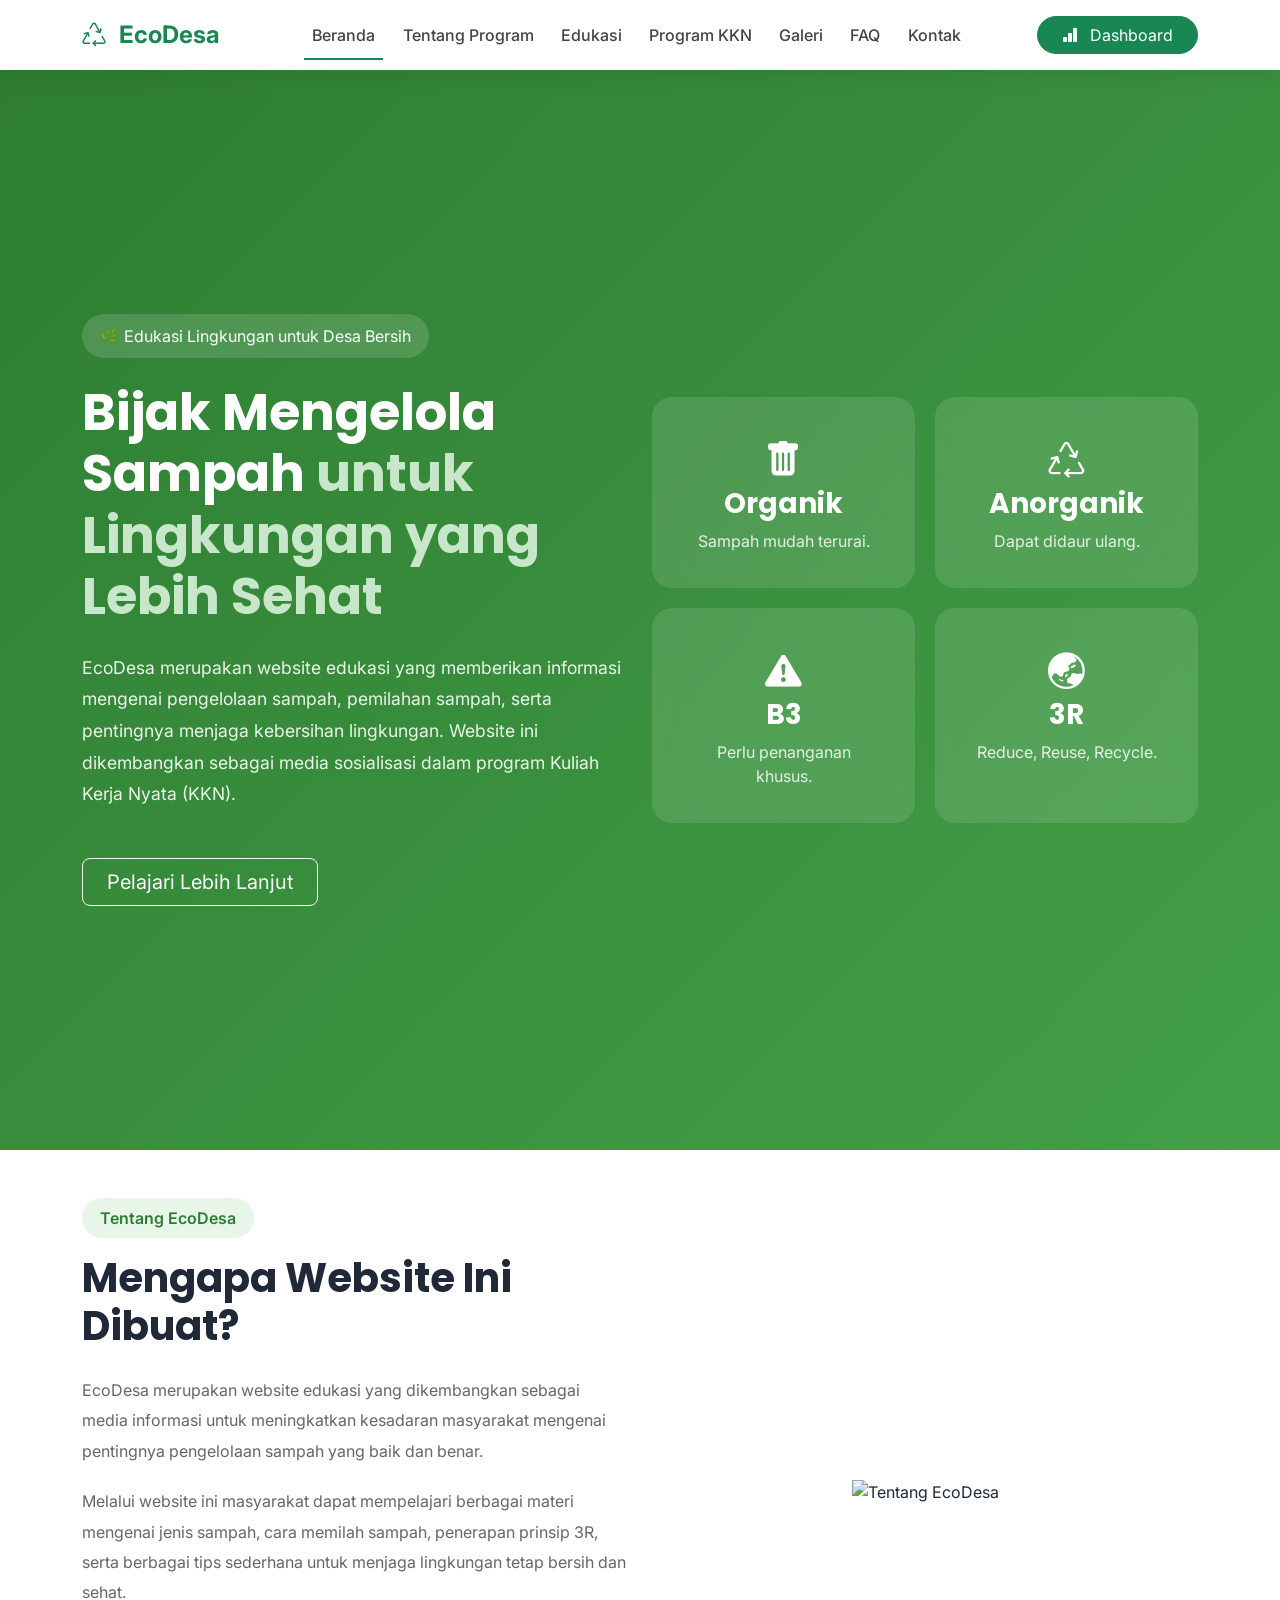
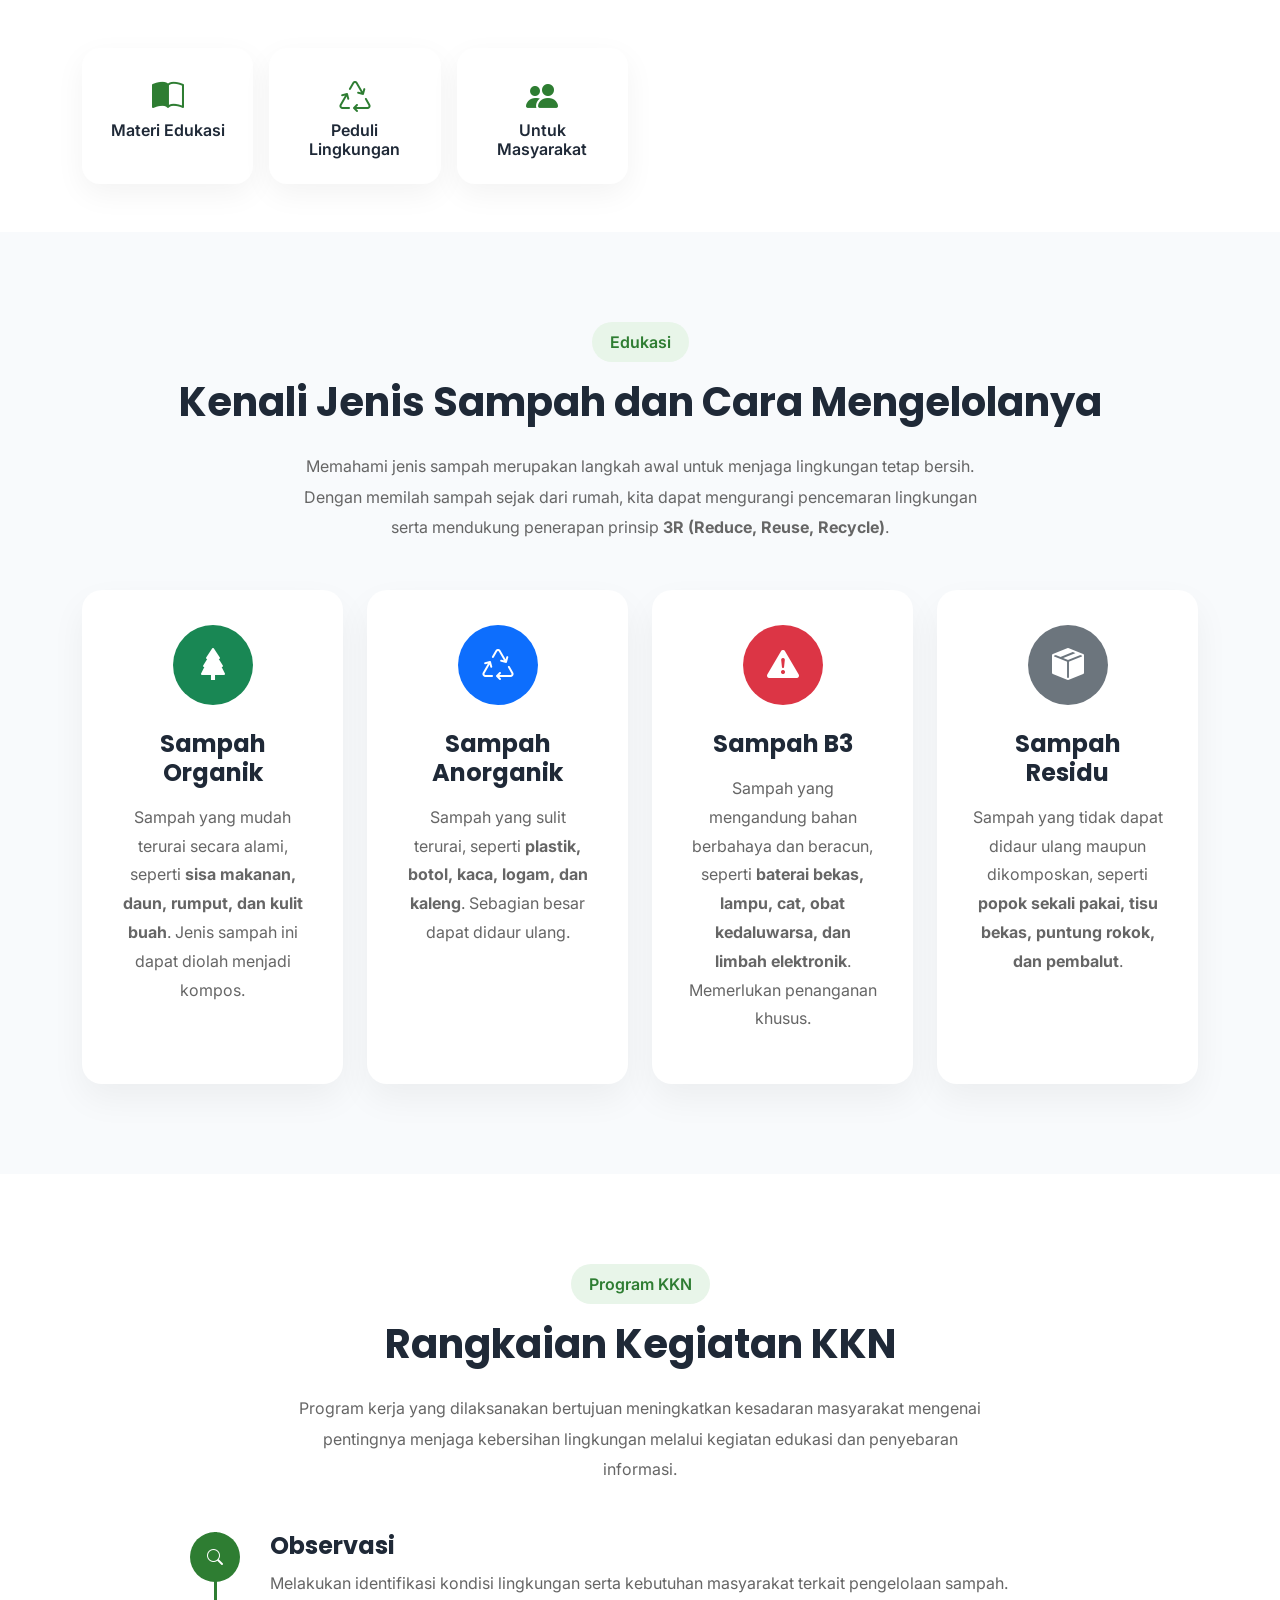
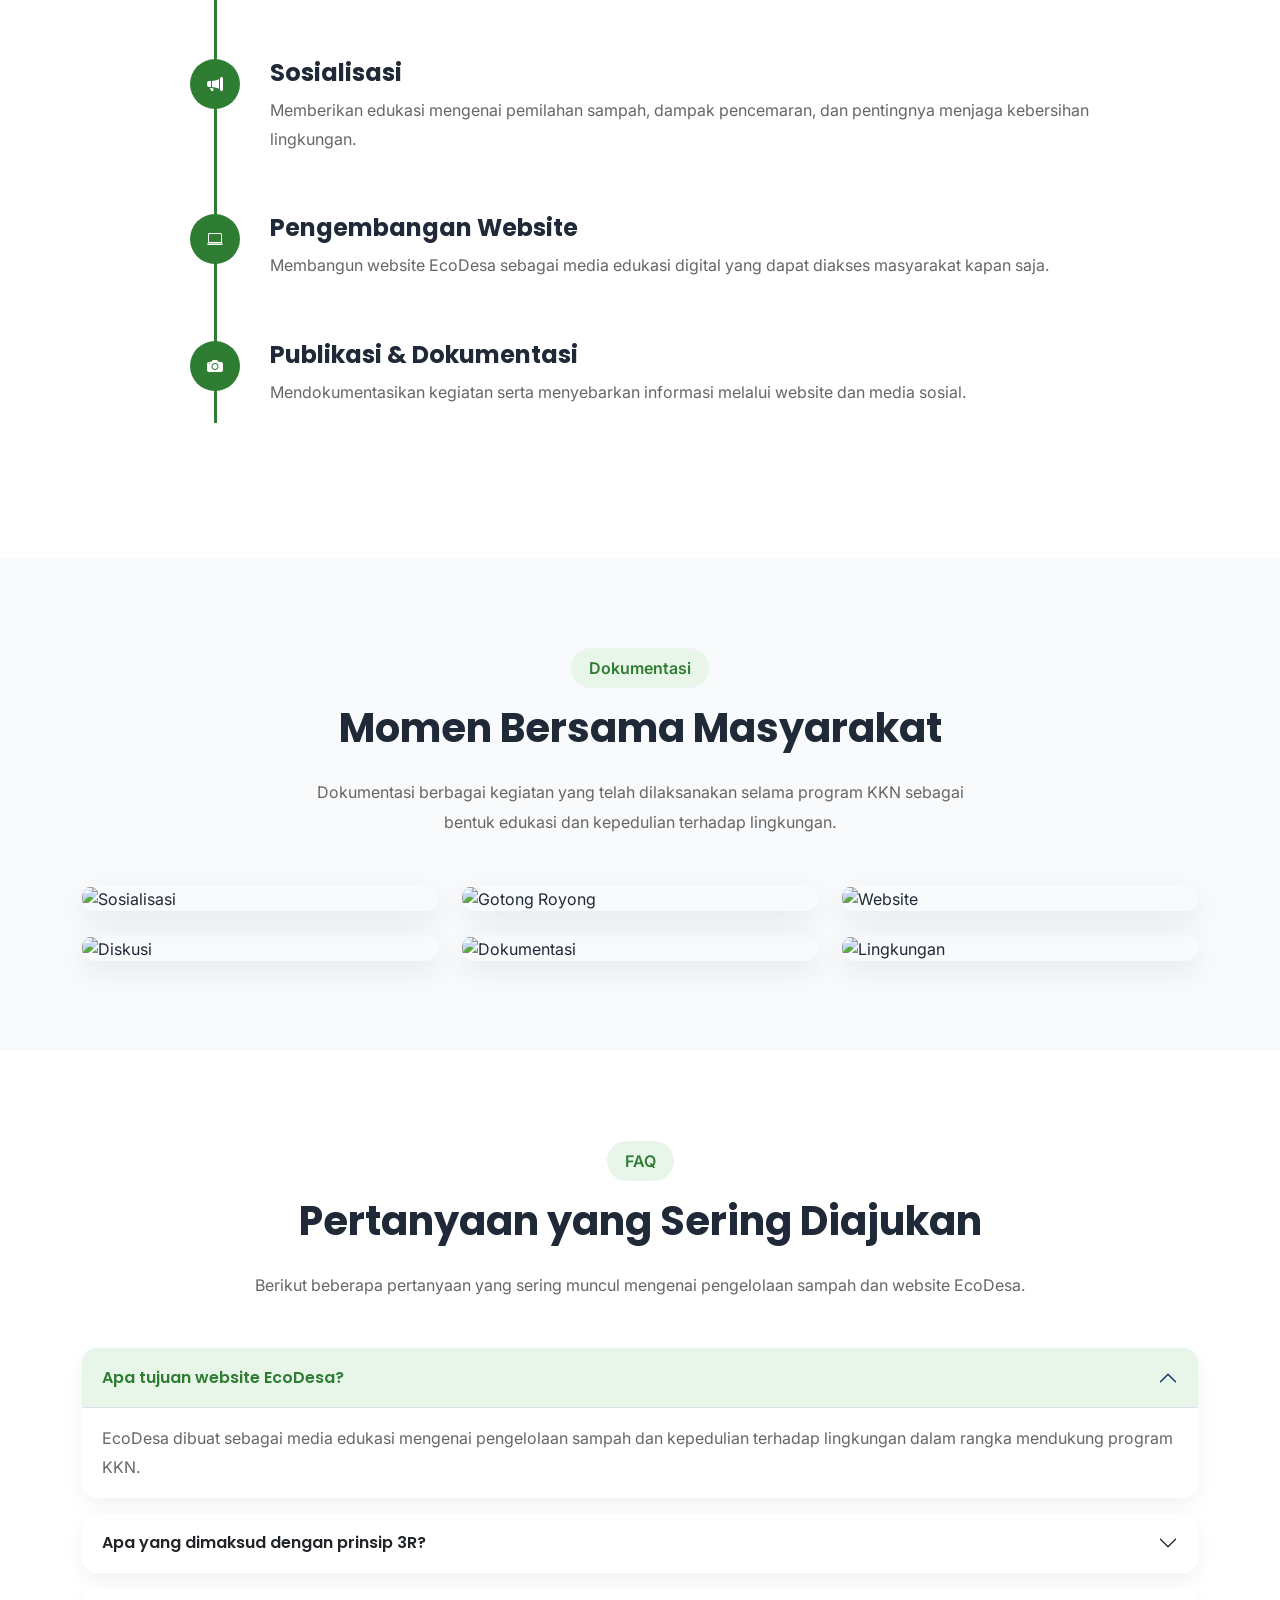
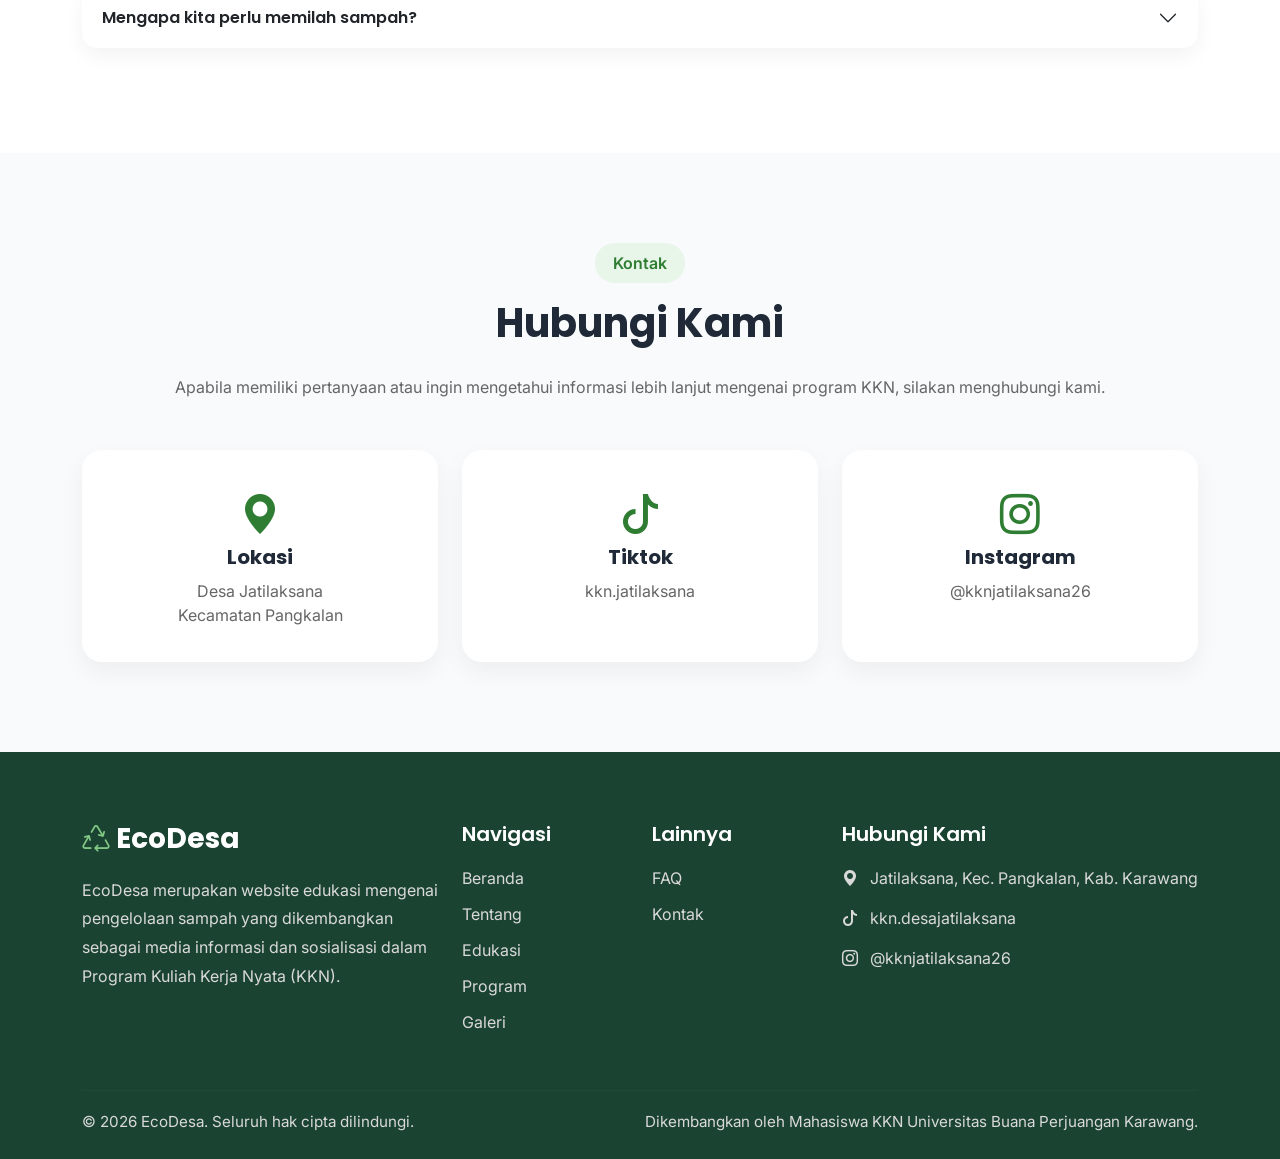
==== index.html @ 0bfd5750 "Navbar Fixes" ====
<!DOCTYPE html>
<html lang="id">

<head>

    <meta charset="UTF-8">
    <meta name="viewport" content="width=device-width, initial-scale=1.0">

    <title>EcoDesa | Website Edukasi Pengelolaan Sampah</title>

    <!-- Bootstrap -->
    <link href="https://cdn.jsdelivr.net/npm/bootstrap@5.3.8/dist/css/bootstrap.min.css" rel="stylesheet">

    <!-- Bootstrap Icons -->
    <link rel="stylesheet"
        href="https://cdn.jsdelivr.net/npm/bootstrap-icons@1.13.1/font/bootstrap-icons.min.css">

    <!-- Google Font -->
    <link rel="preconnect" href="https://fonts.googleapis.com">

    <link rel="preconnect" href="https://fonts.gstatic.com" crossorigin>

    <link href="https://fonts.googleapis.com/css2?family=Inter:wght@300;400;500;600;700&family=Poppins:wght@500;600;700&display=swap"
        rel="stylesheet">

    <!-- CSS -->
    <link rel="stylesheet" href="assets/css/style.css">

</head>

<body>

    <!-- Navbar -->

    <!-- Hero -->

    <!-- Section Tentang -->

    <!-- Bootstrap JS -->
    <script src="https://cdn.jsdelivr.net/npm/bootstrap@5.3.8/dist/js/bootstrap.bundle.min.js"></script>

    <!-- JS -->
    <script src="assets/js/script.js"></script>

</body>

</html>

<!-- Navbar -->
<nav class="navbar navbar-expand-lg navbar-light sticky-top" id="navbar">

    <div class="container">

        <!-- Logo -->
        <a class="navbar-brand" href="index.html">
            <i class="bi bi-recycle"></i>
            <span>EcoDesa</span>
        </a>

        <!-- Mobile Toggle -->
        <button
            class="navbar-toggler border-0 shadow-none"
            type="button"
            data-bs-toggle="collapse"
            data-bs-target="#navbarMenu">

            <i class="bi bi-list"></i>

        </button>

        <!-- Menu -->
        <div class="collapse navbar-collapse" id="navbarMenu">

            <ul class="navbar-nav mx-auto">

                <li class="nav-item">
                    <a class="nav-link active" href="#">Beranda</a>
                </li>

                <li class="nav-item">
                    <a class="nav-link" href="#tentang">Tentang Program</a>
                </li>

                <li class="nav-item">
                    <a class="nav-link" href="#edukasi">Edukasi</a>
                </li>

                <li class="nav-item">
                    <a class="nav-link" href="#program">Program KKN</a>
                </li>

                <li class="nav-item">
                    <a class="nav-link" href="#galeri">Galeri</a>
                </li>

                <li class="nav-item">
                    <a class="nav-link" href="#faq">FAQ</a>
                </li>

                <li class="nav-item">
                    <a class="nav-link" href="#kontak">Kontak</a>
                </li>

            </ul>

            <a href="dashboard.html" class="btn btn-success px-4 rounded-pill">
                <i class="bi bi-bar-chart-fill me-2"></i>
                Dashboard
            </a>

        </div>

    </div>

</nav>

<!-- Hero -->
<section id="hero" class="hero">

    <div class="container">

        <div class="row align-items-center min-vh-100">

            <div class="col-lg-6">

                <span class="hero-badge">
                    🌿 Edukasi Lingkungan untuk Desa Bersih
                </span>

                <h1 class="hero-title mt-4">
                    Bijak Mengelola Sampah

                    <span>untuk Lingkungan yang Lebih Sehat</span>
                </h1>

                <p class="hero-description mt-4">

                    EcoDesa merupakan website edukasi yang memberikan informasi mengenai
                    pengelolaan sampah, pemilahan sampah, serta pentingnya menjaga
                    kebersihan lingkungan. Website ini dikembangkan sebagai media
                    sosialisasi dalam program Kuliah Kerja Nyata (KKN).

                </p>

                <div class="mt-5 d-flex flex-wrap gap-3 justify-content-center justify-content-lg-start">

                    <a href="#tentang" class="btn btn-outline-light btn-lg px-4">
                        Pelajari Lebih Lanjut
                    </a>

                </div>

            </div>

            <div class="col-lg-6">

                <div class="hero-card">

                    <div class="stat-card">

                        <i class="bi bi-trash-fill"></i>

                        <h3>Organik</h3>

                        <p>Sampah mudah terurai.</p>

                    </div>

                    <div class="stat-card">

                        <i class="bi bi-recycle"></i>

                        <h3>Anorganik</h3>

                        <p>Dapat didaur ulang.</p>

                    </div>

                    <div class="stat-card">

                        <i class="bi bi-exclamation-triangle-fill"></i>

                        <h3>B3</h3>

                        <p>Perlu penanganan khusus.</p>

                    </div>

                    <div class="stat-card">

                        <i class="bi bi-globe-asia-australia"></i>

                        <h3>3R</h3>

                        <p>Reduce, Reuse, Recycle.</p>

                    </div>

                </div>

            </div>

        </div>

    </div>

</section>

    <!-- ================= Tentang ================= -->
    <section id="tentang" class="about py-5">

        <div class="container">

            <div class="row align-items-center gy-5">

                <!-- Kiri -->
                <div class="col-lg-6">

                    <span class="section-tag">
                        Tentang EcoDesa
                    </span>

                    <h2 class="section-title mt-3">

                        Mengapa Website Ini Dibuat?

                    </h2>

                    <p class="section-description">

                        EcoDesa merupakan website edukasi yang dikembangkan
                        sebagai media informasi untuk meningkatkan kesadaran
                        masyarakat mengenai pentingnya pengelolaan sampah yang
                        baik dan benar.

                    </p>

                    <p class="section-description">

                        Melalui website ini masyarakat dapat mempelajari
                        berbagai materi mengenai jenis sampah, cara memilah
                        sampah, penerapan prinsip 3R, serta berbagai tips
                        sederhana untuk menjaga lingkungan tetap bersih dan
                        sehat.

                    </p>

                    <div class="row mt-4 g-3">

                        <div class="col-md-4">

                            <div class="feature-box">

                                <i class="bi bi-book-half"></i>

                                <h6>Materi Edukasi</h6>

                            </div>

                        </div>

                        <div class="col-md-4">

                            <div class="feature-box">

                                <i class="bi bi-recycle"></i>

                                <h6>Peduli Lingkungan</h6>

                            </div>

                        </div>

                        <div class="col-md-4">

                            <div class="feature-box">

                                <i class="bi bi-people-fill"></i>

                                <h6>Untuk Masyarakat</h6>

                            </div>

                        </div>

                    </div>

                </div>

                <!-- Kanan -->

                <div class="col-lg-6 text-center">

                    <img src="assets/img/about.png"
                        class="img-fluid about-image"
                        alt="Tentang EcoDesa">

                </div>

            </div>

        </div>

    </section>

<!-- ================= EDUKASI ================= -->

<section id="edukasi" class="education">

    <div class="container">

        <div class="text-center mb-5">

            <span class="section-tag">
                Edukasi
            </span>

            <h2 class="section-title mt-3">
                Kenali Jenis Sampah dan Cara Mengelolanya
            </h2>

            <p class="section-description mx-auto">
                Memahami jenis sampah merupakan langkah awal untuk menjaga
                lingkungan tetap bersih. Dengan memilah sampah sejak dari rumah,
                kita dapat mengurangi pencemaran lingkungan serta mendukung
                penerapan prinsip <strong>3R (Reduce, Reuse, Recycle)</strong>.
            </p>

        </div>

        <div class="row g-4">

            <!-- Organik -->
            <div class="col-lg-3 col-md-6">

                <div class="education-card h-100">

                    <div class="education-icon bg-success">
                        <i class="bi bi-tree-fill"></i>
                    </div>

                    <h4>Sampah Organik</h4>

                    <p>
                        Sampah yang mudah terurai secara alami, seperti
                        <strong>sisa makanan, daun, rumput, dan kulit buah</strong>.
                        Jenis sampah ini dapat diolah menjadi kompos.
                    </p>

                </div>

            </div>

            <!-- Anorganik -->
            <div class="col-lg-3 col-md-6">

                <div class="education-card h-100">

                    <div class="education-icon bg-primary">
                        <i class="bi bi-recycle"></i>
                    </div>

                    <h4>Sampah Anorganik</h4>

                    <p>
                        Sampah yang sulit terurai, seperti
                        <strong>plastik, botol, kaca, logam, dan kaleng</strong>.
                        Sebagian besar dapat didaur ulang.
                    </p>

                </div>

            </div>

            <!-- B3 -->
            <div class="col-lg-3 col-md-6">

                <div class="education-card h-100">

                    <div class="education-icon bg-danger">
                        <i class="bi bi-exclamation-triangle-fill"></i>
                    </div>

                    <h4>Sampah B3</h4>

                    <p>
                        Sampah yang mengandung bahan berbahaya dan beracun,
                        seperti <strong>baterai bekas, lampu, cat, obat kedaluwarsa,
                        dan limbah elektronik</strong>. Memerlukan penanganan khusus.
                    </p>

                </div>

            </div>

            <!-- Residu -->
            <div class="col-lg-3 col-md-6">

                <div class="education-card h-100">

                    <div class="education-icon bg-secondary">
                        <i class="bi bi-box-seam-fill"></i>
                    </div>

                    <h4>Sampah Residu</h4>

                    <p>
                        Sampah yang tidak dapat didaur ulang maupun dikomposkan,
                        seperti <strong>popok sekali pakai, tisu bekas,
                        puntung rokok, dan pembalut</strong>.
                    </p>

                </div>

            </div>

        </div>

    </div>

</section>

<!-- ================= PROGRAM KKN ================= -->

<section id="program" class="program">

    <div class="container">

        <div class="text-center mb-5">

            <span class="section-tag">
                Program KKN
            </span>

            <h2 class="section-title mt-3">

                Rangkaian Kegiatan KKN

            </h2>

            <p class="section-description mx-auto">

                Program kerja yang dilaksanakan bertujuan meningkatkan
                kesadaran masyarakat mengenai pentingnya menjaga kebersihan
                lingkungan melalui kegiatan edukasi dan penyebaran informasi.

            </p>

        </div>

        <div class="timeline">

            <div class="timeline-item">

                <div class="timeline-icon">

                    <i class="bi bi-search"></i>

                </div>

                <div class="timeline-content">

                    <h4>Observasi</h4>

                    <p>

                        Melakukan identifikasi kondisi lingkungan serta
                        kebutuhan masyarakat terkait pengelolaan sampah.

                    </p>

                </div>

            </div>

            <div class="timeline-item">

                <div class="timeline-icon">

                    <i class="bi bi-megaphone-fill"></i>

                </div>

                <div class="timeline-content">

                    <h4>Sosialisasi</h4>

                    <p>

                        Memberikan edukasi mengenai pemilahan sampah,
                        dampak pencemaran, dan pentingnya menjaga
                        kebersihan lingkungan.

                    </p>

                </div>

            </div>

            <div class="timeline-item">

                <div class="timeline-icon">

                    <i class="bi bi-laptop"></i>

                </div>

                <div class="timeline-content">

                    <h4>Pengembangan Website</h4>

                    <p>

                        Membangun website EcoDesa sebagai media edukasi
                        digital yang dapat diakses masyarakat kapan saja.

                    </p>

                </div>

            </div>

            <div class="timeline-item">

                <div class="timeline-icon">

                    <i class="bi bi-camera-fill"></i>

                </div>

                <div class="timeline-content">

                    <h4>Publikasi & Dokumentasi</h4>

                    <p>

                        Mendokumentasikan kegiatan serta menyebarkan
                        informasi melalui website dan media sosial.

                    </p>

                </div>

            </div>

        </div>

    </div>

</section>

<!-- ================= GALERI ================= -->

<section id="galeri" class="gallery">

    <div class="container">

        <div class="text-center mb-5">

            <span class="section-tag">

                Dokumentasi

            </span>

            <h2 class="section-title mt-3">

                Momen Bersama Masyarakat

            </h2>

            <p class="section-description mx-auto">

                Dokumentasi berbagai kegiatan yang telah dilaksanakan
                selama program KKN sebagai bentuk edukasi dan kepedulian
                terhadap lingkungan.

            </p>

        </div>

        <div class="row g-4">

            <div class="col-lg-4 col-md-6">

                <div class="gallery-card">

                    <img src="assets/img/gallery/gallery1.jpg"
                        class="img-fluid"
                        alt="Sosialisasi">

                    <div class="gallery-overlay">

                        <h5>Sosialisasi</h5>

                        <p>Edukasi Pengelolaan Sampah</p>

                    </div>

                </div>

            </div>

            <div class="col-lg-4 col-md-6">

                <div class="gallery-card">

                    <img src="assets/img/gallery/gallery2.jpg"
                        class="img-fluid"
                        alt="Gotong Royong">

                    <div class="gallery-overlay">

                        <h5>Gotong Royong</h5>

                        <p>Membersihkan Lingkungan</p>

                    </div>

                </div>

            </div>

            <div class="col-lg-4 col-md-6">

                <div class="gallery-card">

                    <img src="assets/img/gallery/gallery3.jpg"
                        class="img-fluid"
                        alt="Website">

                    <div class="gallery-overlay">

                        <h5>Website Edukasi</h5>

                        <p>EcoDesa</p>

                    </div>

                </div>

            </div>

            <div class="col-lg-4 col-md-6">

                <div class="gallery-card">

                    <img src="assets/img/gallery/gallery4.jpg"
                        class="img-fluid"
                        alt="Diskusi">

                    <div class="gallery-overlay">

                        <h5>Diskusi</h5>

                        <p>Bersama Warga</p>

                    </div>

                </div>

            </div>

            <div class="col-lg-4 col-md-6">

                <div class="gallery-card">

                    <img src="assets/img/gallery/gallery5.jpg"
                        class="img-fluid"
                        alt="Dokumentasi">

                    <div class="gallery-overlay">

                        <h5>Dokumentasi</h5>

                        <p>Kegiatan KKN</p>

                    </div>

                </div>

            </div>

            <div class="col-lg-4 col-md-6">

                <div class="gallery-card">

                    <img src="assets/img/gallery/gallery6.jpg"
                        class="img-fluid"
                        alt="Lingkungan">

                    <div class="gallery-overlay">

                        <h5>Peduli Lingkungan</h5>

                        <p>Desa Bersih</p>

                    </div>

                </div>

            </div>

        </div>

    </div>

</section>

<!-- ================= FAQ ================= -->

<section id="faq" class="faq">

    <div class="container">

        <div class="text-center mb-5">

            <span class="section-tag">
                FAQ
            </span>

            <h2 class="section-title mt-3">

                Pertanyaan yang Sering Diajukan

            </h2>

            <p class="section-description mx-auto">

                Berikut beberapa pertanyaan yang sering muncul mengenai
                pengelolaan sampah dan website EcoDesa.

            </p>

        </div>

        <div class="accordion" id="faqAccordion">

            <div class="accordion-item">

                <h2 class="accordion-header">

                    <button class="accordion-button"
                        type="button"
                        data-bs-toggle="collapse"
                        data-bs-target="#faq1">

                        Apa tujuan website EcoDesa?

                    </button>

                </h2>

                <div id="faq1"
                    class="accordion-collapse collapse show"
                    data-bs-parent="#faqAccordion">

                    <div class="accordion-body">

                        EcoDesa dibuat sebagai media edukasi mengenai
                        pengelolaan sampah dan kepedulian terhadap
                        lingkungan dalam rangka mendukung program KKN.

                    </div>

                </div>

            </div>

            <div class="accordion-item">

                <h2 class="accordion-header">

                    <button class="accordion-button collapsed"
                        type="button"
                        data-bs-toggle="collapse"
                        data-bs-target="#faq2">

                        Apa yang dimaksud dengan prinsip 3R?

                    </button>

                </h2>

                <div id="faq2"
                    class="accordion-collapse collapse"
                    data-bs-parent="#faqAccordion">

                    <div class="accordion-body">

                        Prinsip 3R terdiri dari Reduce (Mengurangi),
                        Reuse (Menggunakan Kembali), dan Recycle
                        (Mendaur Ulang).

                    </div>

                </div>

            </div>

            <div class="accordion-item">

                <h2 class="accordion-header">

                    <button class="accordion-button collapsed"
                        type="button"
                        data-bs-toggle="collapse"
                        data-bs-target="#faq3">

                        Mengapa kita perlu memilah sampah?

                    </button>

                </h2>

                <div id="faq3"
                    class="accordion-collapse collapse"
                    data-bs-parent="#faqAccordion">

                    <div class="accordion-body">

                        Pemilahan sampah membantu proses daur ulang,
                        mengurangi pencemaran lingkungan, serta
                        memudahkan pengelolaan sampah.

                    </div>

                </div>

            </div>

        </div>

    </div>

</section>

<!-- ================= KONTAK ================= -->

<section id="kontak" class="contact">

    <div class="container">

        <div class="text-center mb-5">

            <span class="section-tag">

                Kontak

            </span>

            <h2 class="section-title mt-3">

                Hubungi Kami

            </h2>

            <p class="section-description mx-auto">

                Apabila memiliki pertanyaan atau ingin mengetahui
                informasi lebih lanjut mengenai program KKN,
                silakan menghubungi kami.

            </p>

        </div>

        <div class="row g-4">

            <div class="col-lg-4">

                <div class="contact-card">

                    <i class="bi bi-geo-alt-fill"></i>

                    <h5>Lokasi</h5>

                    <p>Desa Jatilaksana<br>Kecamatan Pangkalan</p>

                </div>

            </div>

            <div class="col-lg-4">

                <div class="contact-card">

                    <i class="bi bi-tiktok"></i>

                    <h5>Tiktok</h5>

                    <p>kkn.jatilaksana</p>

                </div>

            </div>

            <div class="col-lg-4">

                <div class="contact-card">

                    <i class="bi bi-instagram"></i>

                    <h5>Instagram</h5>

                    <p>@kknjatilaksana26</p>

                </div>

            </div>

        </div>

    </div>

</section>

<!-- ================= FOOTER ================= -->

<footer class="footer">

    <div class="container">

        <div class="row gy-5">

            <!-- Logo -->

            <div class="col-lg-4">

                <h3 class="footer-logo">

                    <i class="bi bi-recycle"></i>

                    EcoDesa

                </h3>

                <p class="footer-description">

                    EcoDesa merupakan website edukasi mengenai
                    pengelolaan sampah yang dikembangkan sebagai
                    media informasi dan sosialisasi dalam Program
                    Kuliah Kerja Nyata (KKN).

                </p>

            </div>

            <!-- Navigasi -->

            <div class="col-lg-2 col-md-4">

                <h5>Navigasi</h5>

                <ul class="footer-links">

                    <li><a href="#hero">Beranda</a></li>

                    <li><a href="#tentang">Tentang</a></li>

                    <li><a href="#edukasi">Edukasi</a></li>

                    <li><a href="#program">Program</a></li>

                    <li><a href="#galeri">Galeri</a></li>

                </ul>

            </div>

            <!-- Lainnya -->

            <div class="col-lg-2 col-md-4">

                <h5>Lainnya</h5>

                <ul class="footer-links">

                    <li><a href="#faq">FAQ</a></li>

                    <li><a href="#kontak">Kontak</a></li>

                </ul>

            </div>

            <!-- Kontak -->

            <div class="col-lg-4 col-md-4">

                <h5>Hubungi Kami</h5>

                <p>

                    <i class="bi bi-geo-alt-fill me-2"></i>

                    Jatilaksana, Kec. Pangkalan, Kab. Karawang

                </p>

                <p>

                    <i class="bi bi-tiktok me-2"></i>

                    kkn.desajatilaksana

                </p>

                <p>

                    <i class="bi bi-instagram me-2"></i>

                    @kknjatilaksana26

                </p>

            </div>

        </div>

        <hr>

        <div class="footer-bottom">

            <p>

                © 2026 EcoDesa. Seluruh hak cipta dilindungi.

            </p>

            <p>

                Dikembangkan oleh Mahasiswa KKN Universitas Buana Perjuangan Karawang.

            </p>

        </div>

    </div>

</footer>

</html>
---- assets/css/style.css ----
:root{

    --primary:#2E7D32;
    --secondary:#43A047;
    --accent:#81C784;

    --dark:#1F2937;
    --light:#F8FAFC;
    --white:#FFFFFF;

}

*{
    margin:0;
    padding:0;
    box-sizing:border-box;
}

html{
    scroll-behavior:smooth;
}

body{

    font-family:'Inter',sans-serif;
    color:var(--dark);
    background:var(--light);

}

h1,h2,h3,h4,h5{

    font-family:'Poppins',sans-serif;

}

section{

    padding:90px 0;

}

/* ===============================
   Navbar
================================ */

#navbar{

    background:#ffffff;

    box-shadow:0 5px 20px rgba(0,0,0,.08);

    transition:.3s;

    padding:12px 0;

}

.navbar-brand{

    font-size:1.5rem;

    font-weight:700;

    color:#198754 !important;

}

.navbar-brand i{

    margin-right:8px;

}

.nav-link{

    color:#444 !important;

    font-weight:500;

    margin:0 .35rem;

    position:relative;

    transition:.3s;

}

.nav-link:hover{

    color:#198754 !important;

}

.nav-link::after{

    content:"";

    position:absolute;

    left:0;

    bottom:-5px;

    width:0;

    height:2px;

    background:#198754;

    transition:.3s;

}

.nav-link:hover::after,

.nav-link.active::after{

    width:100%;

}

.btn-success{

    border-radius:50px;

}

@media (max-width:991px){

    #navbar{

        padding:10px 0;

    }

    .navbar-collapse{

        margin-top:15px;

        padding:20px;

        background:#fff;

        border-radius:15px;

        box-shadow:0 10px 30px rgba(0,0,0,.1);

    }

    .navbar-nav{

        text-align:center;

    }

    .nav-item{

        margin:8px 0;

    }

    .btn-success{

        width:100%;

        margin-top:15px;

    }

}

/* ======================
        HERO
====================== */

.hero{

    background:linear-gradient(135deg,#2E7D32,#43A047);
    color:white;

}

.hero-title{

    font-size:3.2rem;
    font-weight:700;
    line-height:1.2;

}

.hero-title span{

    color:#C8E6C9;

}

.hero-description{

    font-size:1.1rem;
    line-height:1.8;
    opacity:.9;

}

.hero-badge{

    background:rgba(255,255,255,.15);

    padding:10px 18px;

    border-radius:30px;

    display:inline-block;

    backdrop-filter:blur(10px);

}

.hero-card{

    display:grid;

    grid-template-columns:repeat(2,1fr);

    gap:20px;

}

.stat-card{

    background:rgba(255,255,255,.12);

    backdrop-filter:blur(15px);

    border-radius:20px;

    padding:35px;

    text-align:center;

    transition:.3s;

}

.stat-card:hover{

    transform:translateY(-8px);

}

.stat-card i{

    font-size:2.3rem;

    margin-bottom:15px;

}

.stat-card h3{

    font-weight:700;

}

.stat-card p{

    margin:0;

    opacity:.85;

}

/* ======================
    RESPONSIVE
====================== */

@media(max-width:992px){

.hero{

    text-align:center;

}

.hero-title{

    font-size:2.4rem;

}

.hero-card{

    margin-top:50px;

}

}

@media(max-width:768px){

.hero-card{

    grid-template-columns:1fr;

}

.hero-title{

    font-size:2rem;

}

}

/* ==========================================
                ABOUT
========================================== */

.about{

    background:#fff;

}

.section-tag{

    display:inline-block;

    padding:8px 18px;

    border-radius:50px;

    background:#E8F5E9;

    color:var(--primary);

    font-weight:600;

}

.section-title{

    font-size:2.5rem;

    font-weight:700;

    margin-bottom:25px;

}

.section-description{

    color:#666;

    line-height:1.9;

    margin-bottom:20px;

}

.feature-box{

    background:#fff;

    border-radius:18px;

    padding:25px 20px;

    text-align:center;

    box-shadow:0 10px 30px rgba(0,0,0,.05);

    transition:.3s;

    height:100%;

}

.feature-box:hover{

    transform:translateY(-8px);

}

.feature-box i{

    font-size:2rem;

    color:var(--primary);

    margin-bottom:15px;

}

.feature-box h6{

    margin:0;

    font-weight:600;

}

.about-image{

    max-width:500px;

}

/* ==========================================
            EDUKASI
========================================== */

.education{

    background:#F8FAFC;

}

.education .section-description{

    max-width:700px;

}

.education-card{

    background:white;

    border-radius:20px;

    padding:35px;

    text-align:center;

    box-shadow:0 15px 35px rgba(0,0,0,.05);

    transition:.3s;

    height:100%;

}

.education-card:hover{

    transform:translateY(-10px);

}

.education-icon{

    width:80px;

    height:80px;

    margin:auto;

    border-radius:50%;

    display:flex;

    justify-content:center;

    align-items:center;

    color:white;

    font-size:2rem;

    margin-bottom:25px;

}

.education-card h4{

    margin-bottom:15px;

    font-weight:700;

}

.education-card p{

    color:#666;

    line-height:1.8;

}

/* ==========================================
                PROGRAM
========================================== */

.program{

    background:white;

}

.program .section-description{

    max-width:700px;

}

.timeline{

    max-width:900px;

    margin:auto;

    position:relative;

}

.timeline::before{

    content:"";

    position:absolute;

    left:24px;

    top:0;

    width:3px;

    height:100%;

    background:#2E7D32;

}

.timeline-item{

    display:flex;

    align-items:flex-start;

    margin-bottom:45px;

    position:relative;

}

.timeline-icon{

    width:50px;

    height:50px;

    background:#2E7D32;

    color:white;

    border-radius:50%;

    display:flex;

    justify-content:center;

    align-items:center;

    flex-shrink:0;

    z-index:2;

}

.timeline-content{

    margin-left:30px;

}

.timeline-content h4{

    font-weight:700;

}

.timeline-content p{

    color:#666;

    line-height:1.8;

}

/* ==========================================
                GALLERY
========================================== */

.gallery{

    background:#F8FAFC;

}

.gallery .section-description{

    max-width:700px;

}

.gallery-card{

    position:relative;

    overflow:hidden;

    border-radius:20px;

    cursor:pointer;

    box-shadow:0 10px 30px rgba(0,0,0,.08);

}

.gallery-card img{

    width:100%;

    height:280px;

    object-fit:cover;

    transition:.4s;

}

.gallery-card:hover img{

    transform:scale(1.08);

}

.gallery-overlay{

    position:absolute;

    inset:0;

    background:rgba(0,0,0,.55);

    color:white;

    display:flex;

    flex-direction:column;

    justify-content:flex-end;

    padding:25px;

    opacity:0;

    transition:.3s;

}

.gallery-card:hover .gallery-overlay{

    opacity:1;

}

/* ==========================================
                    FAQ
========================================== */

.faq{

    background:#fff;

}

.accordion-item{

    border:none;

    margin-bottom:15px;

    border-radius:15px !important;

    overflow:hidden;

    box-shadow:0 8px 20px rgba(0,0,0,.05);

}

.accordion-button{

    font-weight:600;

    padding:20px;

}

.accordion-button:not(.collapsed){

    background:#E8F5E9;

    color:var(--primary);

}

.accordion-body{

    color:#666;

    line-height:1.8;

}

/* ==========================================
                CONTACT
========================================== */

.contact{

    background:#F8FAFC;

}

.contact-card{

    background:white;

    border-radius:20px;

    padding:35px;

    text-align:center;

    box-shadow:0 10px 25px rgba(0,0,0,.05);

    transition:.3s;

    height:100%;

}

.contact-card:hover{

    transform:translateY(-8px);

}

.contact-card i{

    font-size:2.5rem;

    color:var(--primary);

    margin-bottom:20px;

}

.contact-card h5{

    font-weight:700;

    margin-bottom:10px;

}

.contact-card p{

    color:#666;

    margin:0;

}

/* ==========================================
                FOOTER
========================================== */

.footer{

    background:#1B4332;

    color:#fff;

    padding:70px 0 25px;

}

.footer-logo{

    font-weight:700;

    margin-bottom:20px;

}

.footer-logo i{

    color:#81C784;

}

.footer-description{

    color:#d9d9d9;

    line-height:1.8;

}

.footer h5{

    margin-bottom:20px;

    font-weight:600;

}

.footer-links{

    list-style:none;

    padding:0;

}

.footer-links li{

    margin-bottom:12px;

}

.footer-links a{

    color:#d9d9d9;

    text-decoration:none;

    transition:.3s;

}

.footer-links a:hover{

    color:#81C784;

    padding-left:5px;

}

.footer p{

    color:#d9d9d9;

}

.footer hr{

    margin:40px 0 20px;

    border-color:rgba(255,255,255,.1);

}

.footer-bottom{

    display:flex;

    justify-content:space-between;

    align-items:center;

    flex-wrap:wrap;

    gap:10px;

}

.footer-bottom p{

    margin:0;

    font-size:.95rem;

}
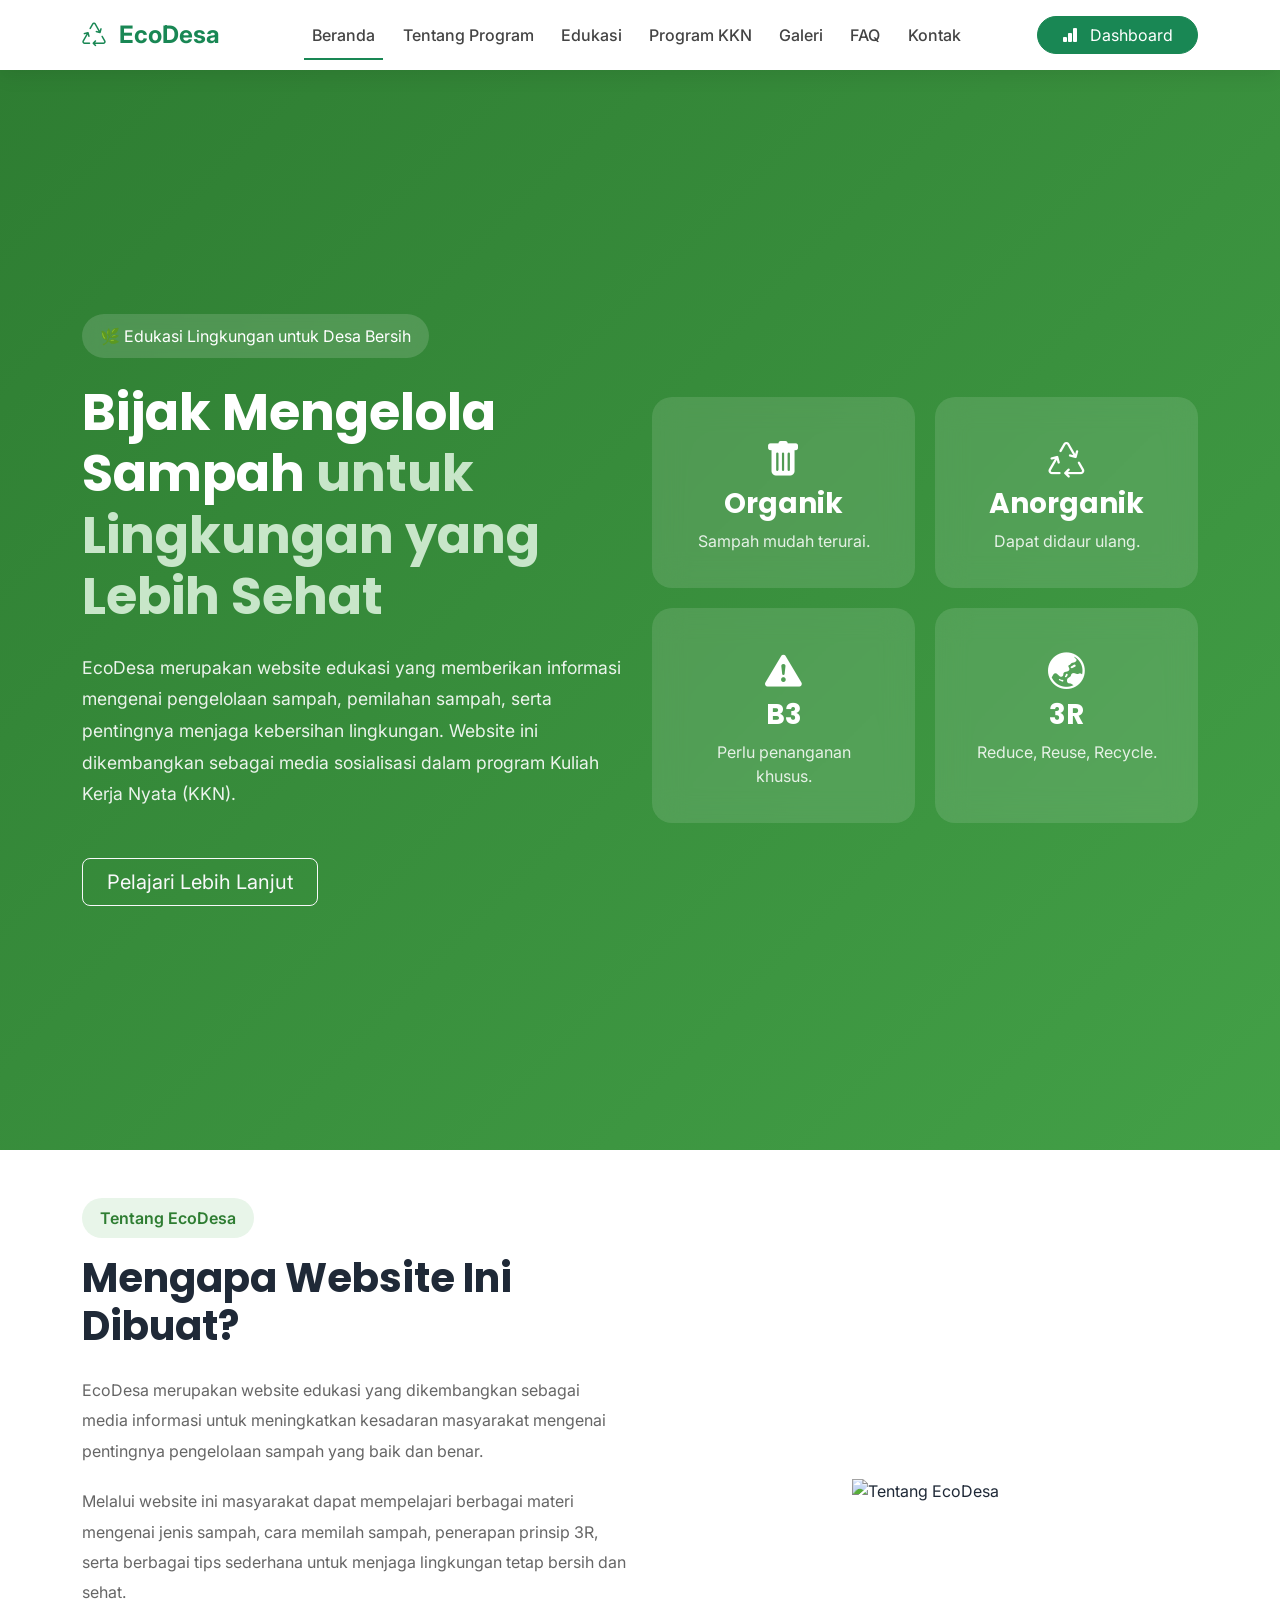
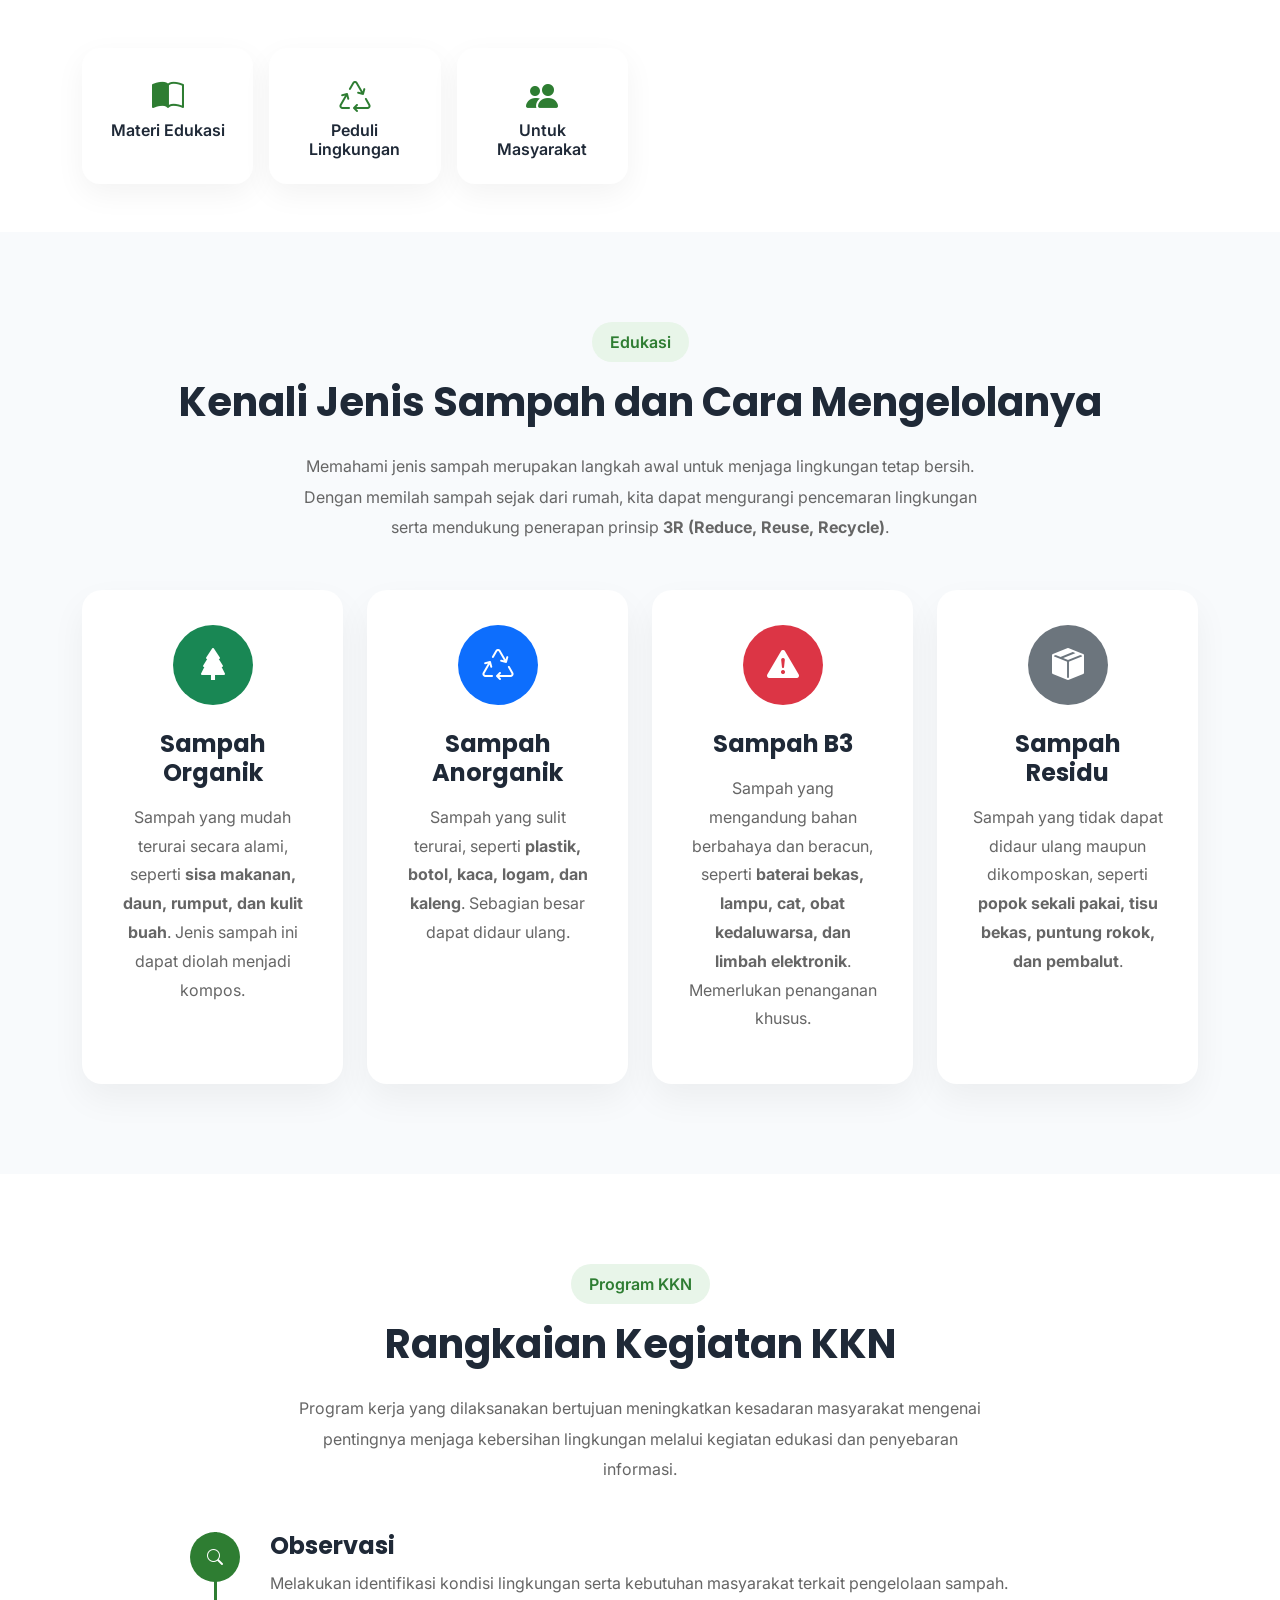
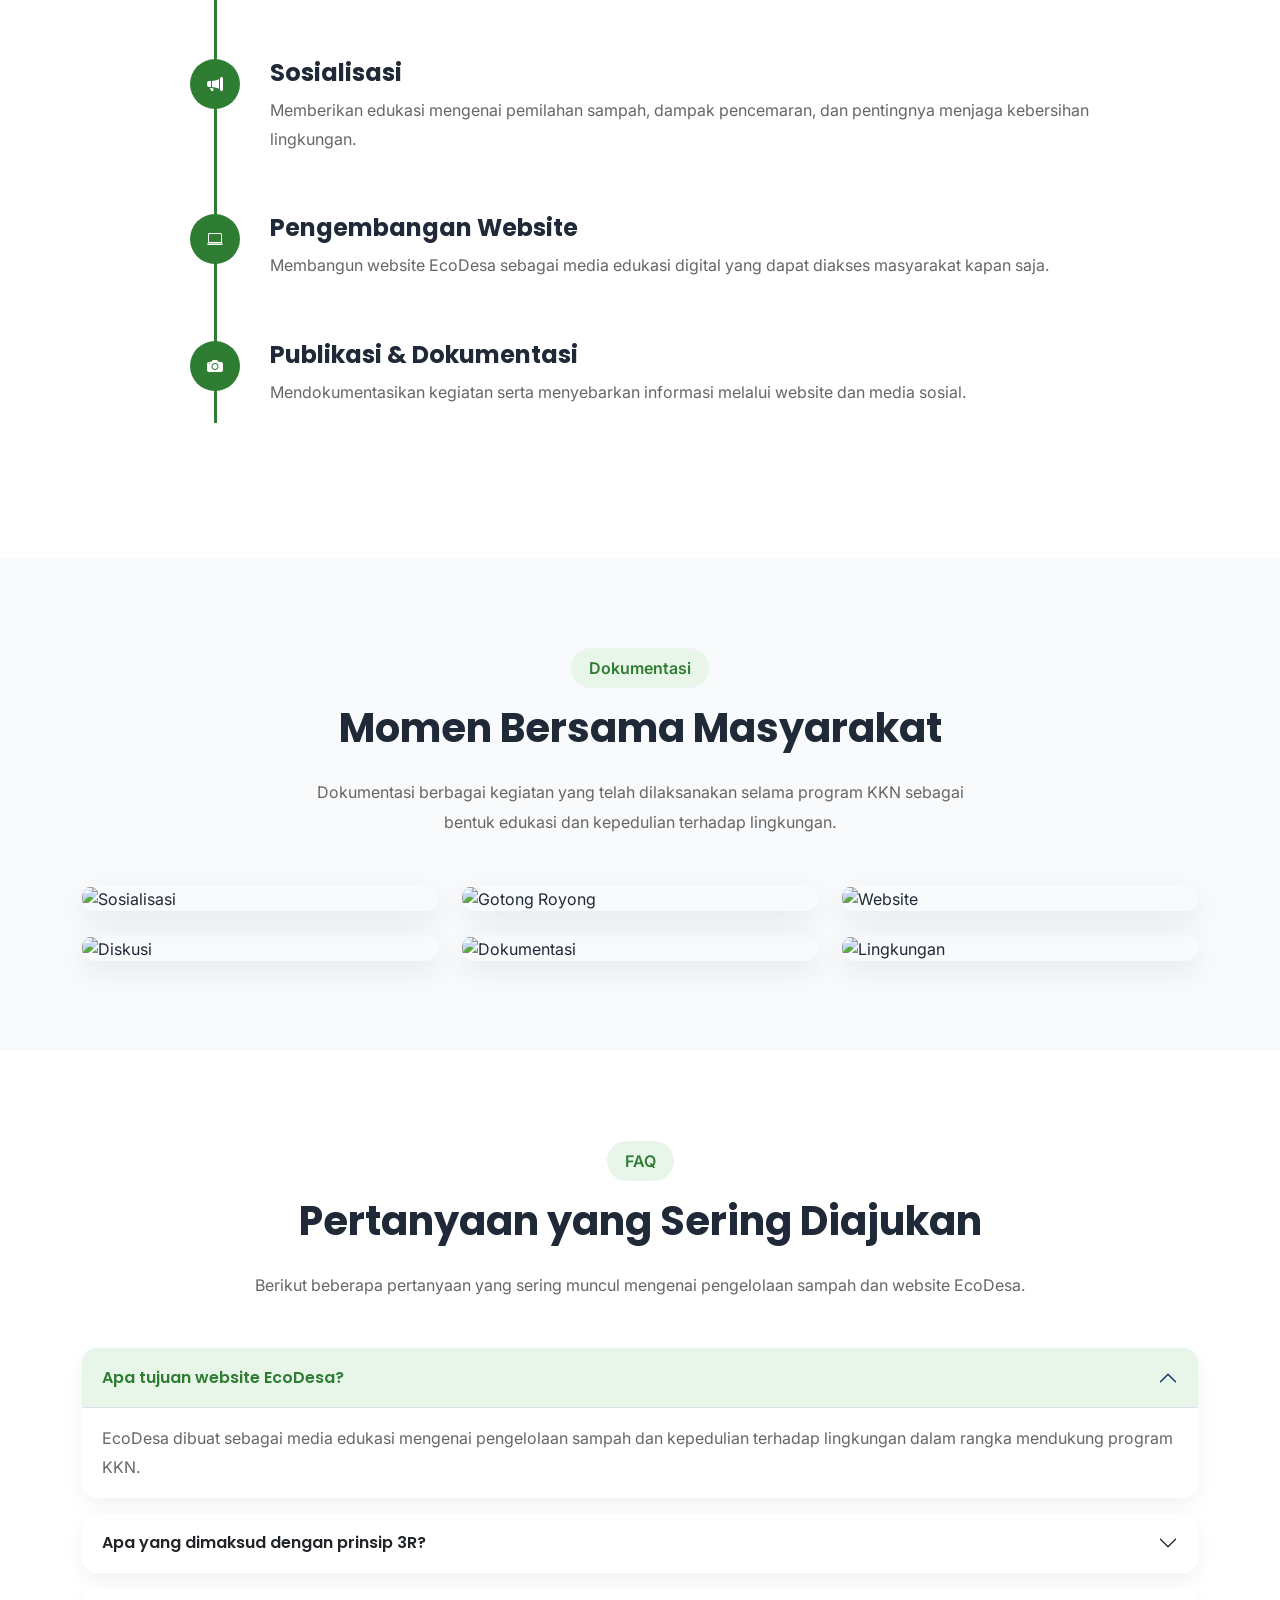
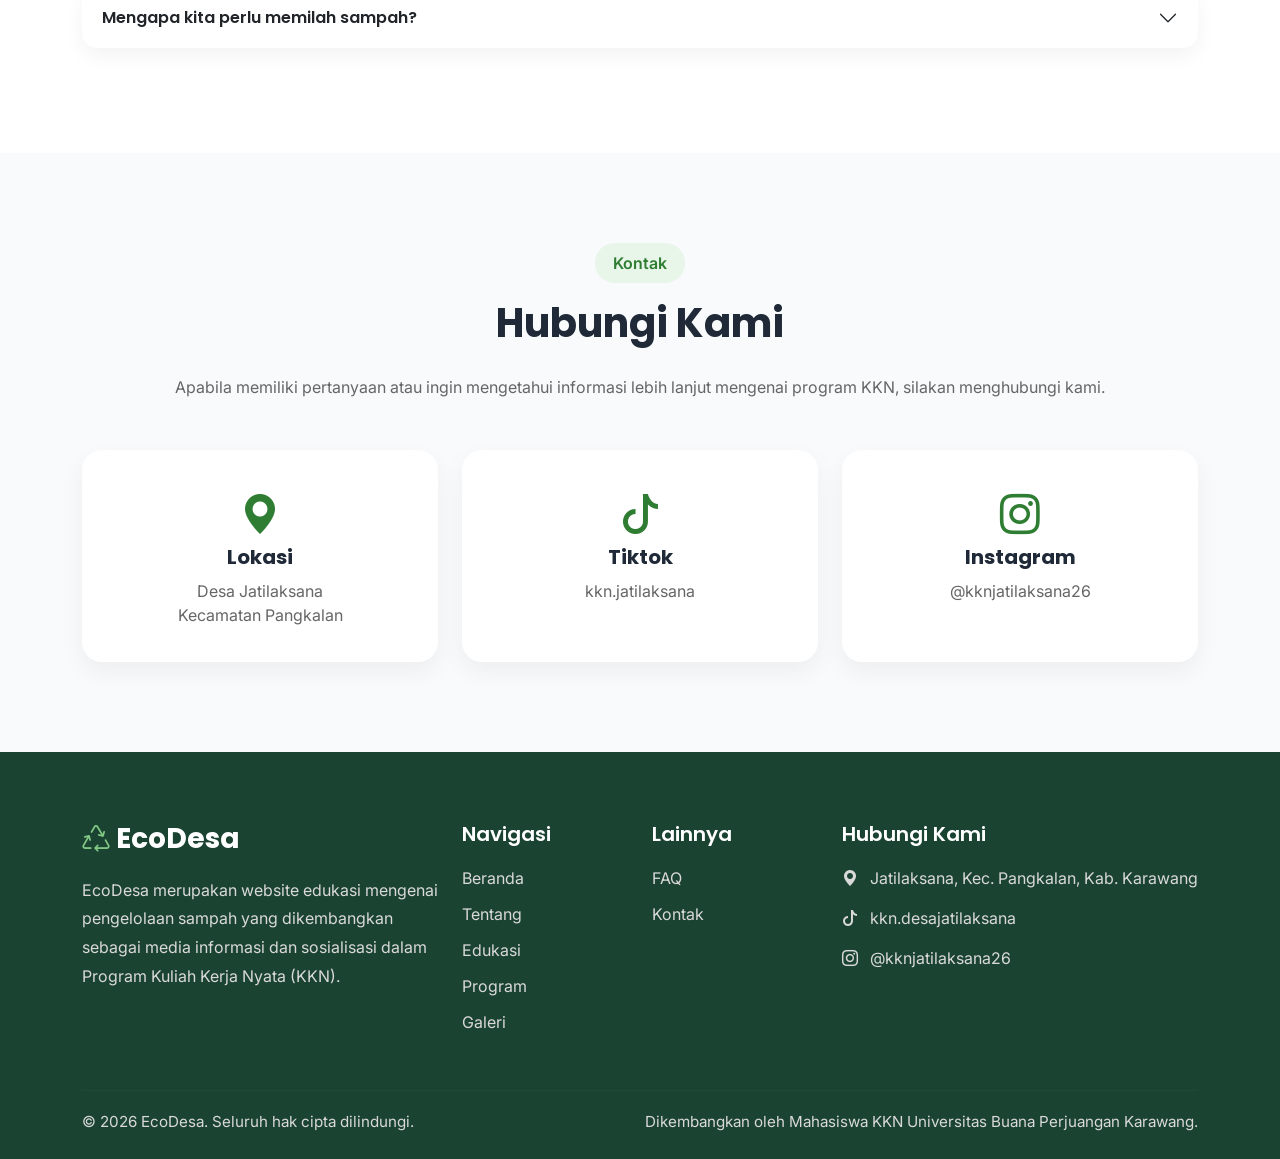
==== commit 99d168f2: "fixing placeholder photos" ====
--- a/index.html
+++ b/index.html
@@ -289,7 +289,7 @@
 
                 <!-- Kanan -->
 
-                <div class="col-lg-6 text-center">
+                <div class="col-lg-6 d-flex justify-content-center align-items-center">
 
                     <img src="assets/img/about.png"
                         class="img-fluid about-image"
@@ -585,7 +585,7 @@
 
                 <div class="gallery-card">
 
-                    <img src="assets/img/gallery/gallery1.jpg"
+                    <img src="assets/img/gallery/gallery1.JPG"
                         class="img-fluid"
                         alt="Sosialisasi">
 
